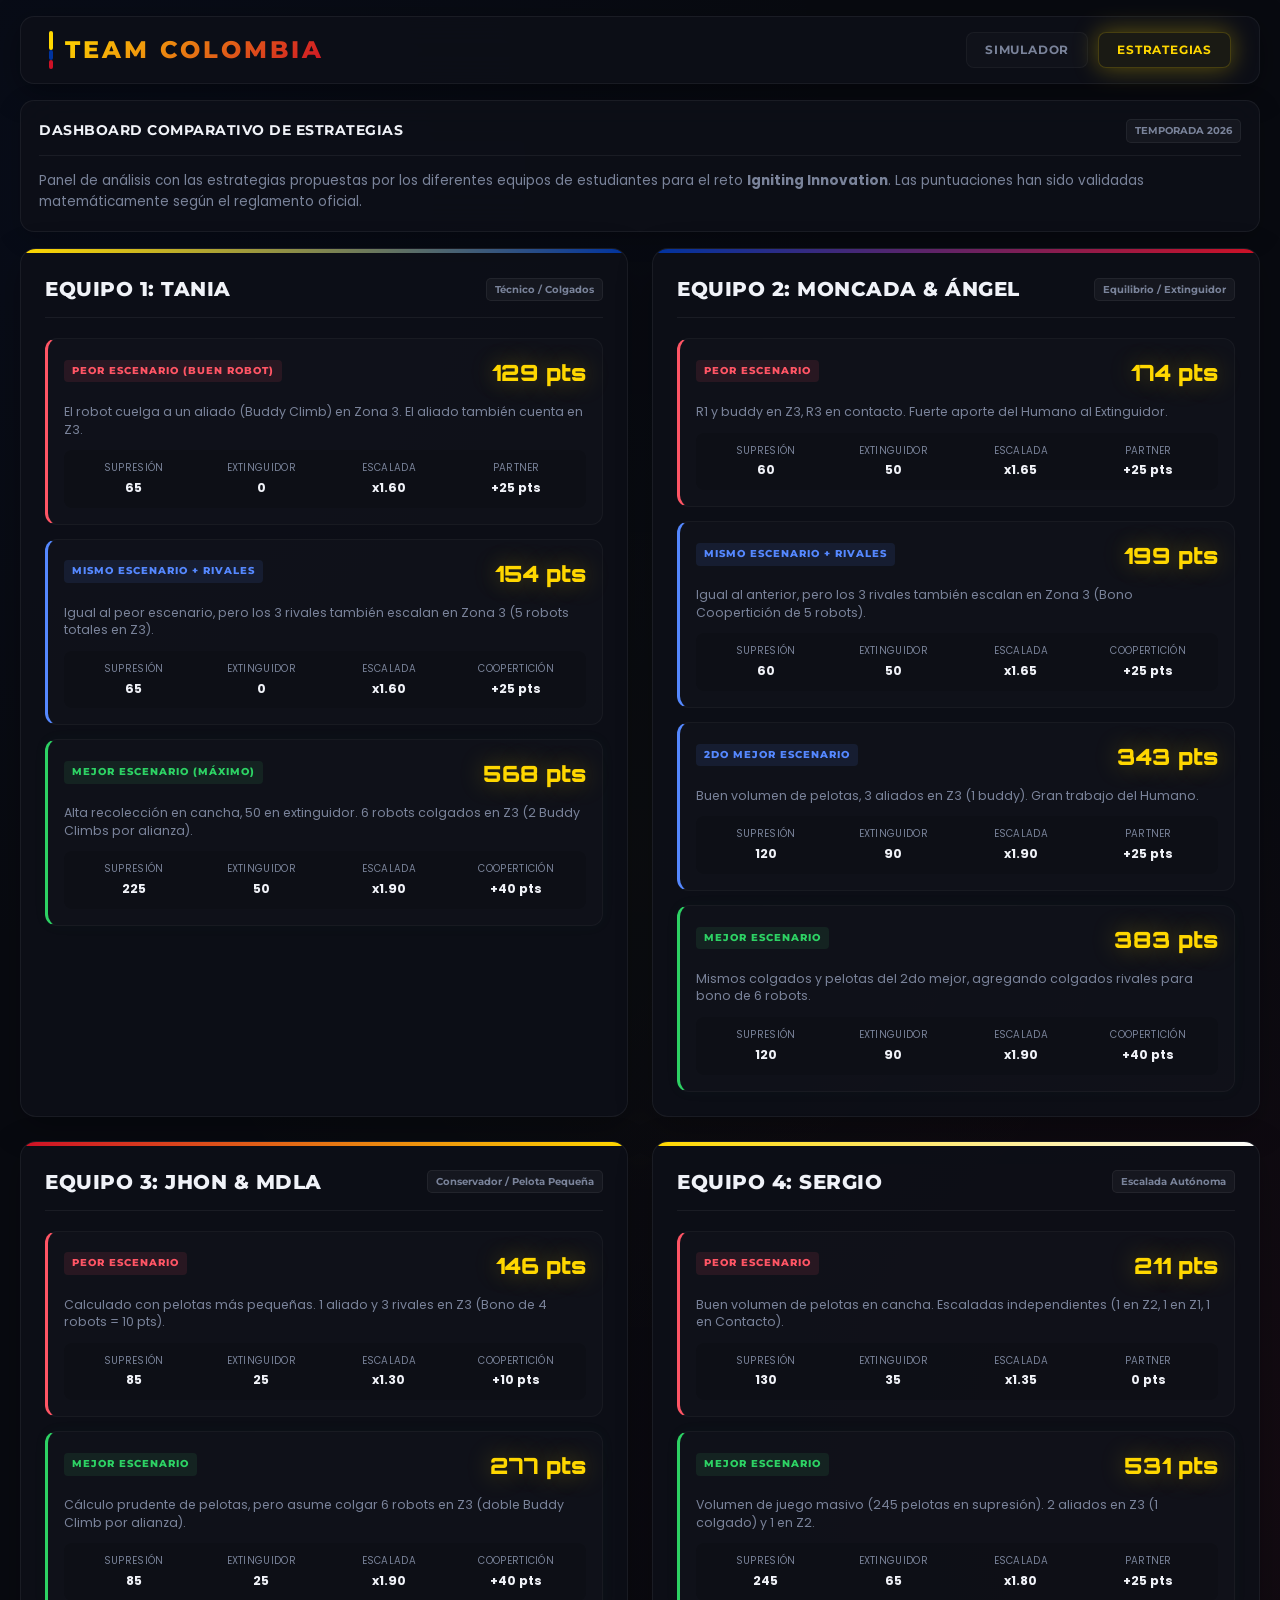
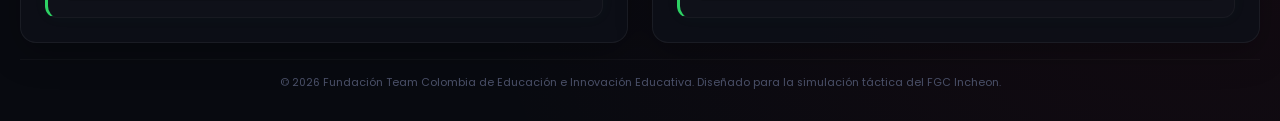
==== estrategias.html @ 710220ea "Initial commit of FGC 2026 game simulator with premium UI and custom preset dropdown" ====
<!DOCTYPE html>
<html lang="es">
<head>
  <meta charset="UTF-8">
  <meta name="viewport" content="width=device-width, initial-scale=1.0">
  <title>Estrategias de Alumnos FGC 2026 - Team Colombia</title>
  <!-- Google Fonts: Montserrat (titles), Orbitron (numbers), Poppins (text) -->
  <link rel="preconnect" href="https://fonts.googleapis.com">
  <link rel="preconnect" href="https://fonts.gstatic.com" crossorigin>
  <link href="https://fonts.googleapis.com/css2?family=Montserrat:wght@400;600;700;800&family=Orbitron:wght@700;900&family=Poppins:wght@400;500;600&display=swap" rel="stylesheet">
  <link rel="stylesheet" href="style.css">
</head>
<body>
  <div class="app-container">
    <!-- Header with Decoupled Navigation -->
    <header class="app-header">
      <div class="logo-area">
        <span class="flag-stripe yellow"></span>
        <span class="flag-stripe blue"></span>
        <span class="flag-stripe red"></span>
        <h1>TEAM COLOMBIA</h1>
      </div>
      <nav class="nav-area">
        <a href="index.html" class="nav-link">Simulador</a>
        <a href="estrategias.html" class="nav-link active">Estrategias</a>
      </nav>
    </header>

    <!-- Header Description -->
    <section class="card">
      <div class="card-header">
        <h3>DASHBOARD COMPARATIVO DE ESTRATEGIAS</h3>
        <span class="badge">TEMPORADA 2026</span>
      </div>
      <p style="font-size: 0.85rem; color: var(--color-text-muted);">
        Panel de análisis con las estrategias propuestas por los diferentes equipos de estudiantes para el reto <strong>Igniting Innovation</strong>. Las puntuaciones han sido validadas matemáticamente según el reglamento oficial.
      </p>
    </section>

    <!-- Strategies Comparison Grid -->
    <main class="strategies-grid">
      
      <!-- Team 1: Tania -->
      <div class="team-card team-tania">
        <div class="team-header">
          <h3>EQUIPO 1: TANIA</h3>
          <span class="badge">Técnico / Colgados</span>
        </div>
        
        <div class="scenarios-container">
          <!-- Worst Scenario -->
          <div class="scenario-card worst">
            <div class="scenario-top-line">
              <span class="scenario-type-badge">Peor Escenario (Buen Robot)</span>
              <div class="scenario-points">129 pts</div>
            </div>
            <p class="scenario-spec-text">El robot cuelga a un aliado (Buddy Climb) en Zona 3. El aliado también cuenta en Z3.</p>
            <div class="spec-metrics-grid">
              <div class="metric-box"><span>Supresión</span><strong>65</strong></div>
              <div class="metric-box"><span>Extinguidor</span><strong>0</strong></div>
              <div class="metric-box"><span>Escalada</span><strong>x1.60</strong></div>
              <div class="metric-box"><span>Partner</span><strong>+25 pts</strong></div>
            </div>
          </div>

          <!-- Same Scenario -->
          <div class="scenario-card same">
            <div class="scenario-top-line">
              <span class="scenario-type-badge">Mismo Escenario + Rivales</span>
              <div class="scenario-points">154 pts</div>
            </div>
            <p class="scenario-spec-text">Igual al peor escenario, pero los 3 rivales también escalan en Zona 3 (5 robots totales en Z3).</p>
            <div class="spec-metrics-grid">
              <div class="metric-box"><span>Supresión</span><strong>65</strong></div>
              <div class="metric-box"><span>Extinguidor</span><strong>0</strong></div>
              <div class="metric-box"><span>Escalada</span><strong>x1.60</strong></div>
              <div class="metric-box"><span>Coopertición</span><strong>+25 pts</strong></div>
            </div>
          </div>

          <!-- Best Scenario -->
          <div class="scenario-card best">
            <div class="scenario-top-line">
              <span class="scenario-type-badge">Mejor Escenario (Máximo)</span>
              <div class="scenario-points">568 pts</div>
            </div>
            <p class="scenario-spec-text">Alta recolección en cancha, 50 en extinguidor. 6 robots colgados en Z3 (2 Buddy Climbs por alianza).</p>
            <div class="spec-metrics-grid">
              <div class="metric-box"><span>Supresión</span><strong>225</strong></div>
              <div class="metric-box"><span>Extinguidor</span><strong>50</strong></div>
              <div class="metric-box"><span>Escalada</span><strong>x1.90</strong></div>
              <div class="metric-box"><span>Coopertición</span><strong>+40 pts</strong></div>
            </div>
          </div>
        </div>
      </div>

      <!-- Team 2: Moncada & Ángel -->
      <div class="team-card team-moncada">
        <div class="team-header">
          <h3>EQUIPO 2: MONCADA & ÁNGEL</h3>
          <span class="badge">Equilibrio / Extinguidor</span>
        </div>
        
        <div class="scenarios-container">
          <!-- Worst Scenario -->
          <div class="scenario-card worst">
            <div class="scenario-top-line">
              <span class="scenario-type-badge">Peor Escenario</span>
              <div class="scenario-points">174 pts</div>
            </div>
            <p class="scenario-spec-text">R1 y buddy en Z3, R3 en contacto. Fuerte aporte del Humano al Extinguidor.</p>
            <div class="spec-metrics-grid">
              <div class="metric-box"><span>Supresión</span><strong>60</strong></div>
              <div class="metric-box"><span>Extinguidor</span><strong>50</strong></div>
              <div class="metric-box"><span>Escalada</span><strong>x1.65</strong></div>
              <div class="metric-box"><span>Partner</span><strong>+25 pts</strong></div>
            </div>
          </div>

          <!-- Same Scenario -->
          <div class="scenario-card same">
            <div class="scenario-top-line">
              <span class="scenario-type-badge">Mismo Escenario + Rivales</span>
              <div class="scenario-points">199 pts</div>
            </div>
            <p class="scenario-spec-text">Igual al anterior, pero los 3 rivales también escalan en Zona 3 (Bono Coopertición de 5 robots).</p>
            <div class="spec-metrics-grid">
              <div class="metric-box"><span>Supresión</span><strong>60</strong></div>
              <div class="metric-box"><span>Extinguidor</span><strong>50</strong></div>
              <div class="metric-box"><span>Escalada</span><strong>x1.65</strong></div>
              <div class="metric-box"><span>Coopertición</span><strong>+25 pts</strong></div>
            </div>
          </div>

          <!-- 2nd Best Scenario -->
          <div class="scenario-card same">
            <div class="scenario-top-line">
              <span class="scenario-type-badge">2do Mejor Escenario</span>
              <div class="scenario-points">343 pts</div>
            </div>
            <p class="scenario-spec-text">Buen volumen de pelotas, 3 aliados en Z3 (1 buddy). Gran trabajo del Humano.</p>
            <div class="spec-metrics-grid">
              <div class="metric-box"><span>Supresión</span><strong>120</strong></div>
              <div class="metric-box"><span>Extinguidor</span><strong>90</strong></div>
              <div class="metric-box"><span>Escalada</span><strong>x1.90</strong></div>
              <div class="metric-box"><span>Partner</span><strong>+25 pts</strong></div>
            </div>
          </div>

          <!-- Best Scenario -->
          <div class="scenario-card best">
            <div class="scenario-top-line">
              <span class="scenario-type-badge">Mejor Escenario</span>
              <div class="scenario-points">383 pts</div>
            </div>
            <p class="scenario-spec-text">Mismos colgados y pelotas del 2do mejor, agregando colgados rivales para bono de 6 robots.</p>
            <div class="spec-metrics-grid">
              <div class="metric-box"><span>Supresión</span><strong>120</strong></div>
              <div class="metric-box"><span>Extinguidor</span><strong>90</strong></div>
              <div class="metric-box"><span>Escalada</span><strong>x1.90</strong></div>
              <div class="metric-box"><span>Coopertición</span><strong>+40 pts</strong></div>
            </div>
          </div>
        </div>
      </div>

      <!-- Team 3: Jhon & MdlA -->
      <div class="team-card team-jhon">
        <div class="team-header">
          <h3>EQUIPO 3: JHON & MDLA</h3>
          <span class="badge">Conservador / Pelota Pequeña</span>
        </div>
        
        <div class="scenarios-container">
          <!-- Worst Scenario -->
          <div class="scenario-card worst">
            <div class="scenario-top-line">
              <span class="scenario-type-badge">Peor Escenario</span>
              <div class="scenario-points">146 pts</div>
            </div>
            <p class="scenario-spec-text">Calculado con pelotas más pequeñas. 1 aliado y 3 rivales en Z3 (Bono de 4 robots = 10 pts).</p>
            <div class="spec-metrics-grid">
              <div class="metric-box"><span>Supresión</span><strong>85</strong></div>
              <div class="metric-box"><span>Extinguidor</span><strong>25</strong></div>
              <div class="metric-box"><span>Escalada</span><strong>x1.30</strong></div>
              <div class="metric-box"><span>Coopertición</span><strong>+10 pts</strong></div>
            </div>
          </div>

          <!-- Best Scenario -->
          <div class="scenario-card best">
            <div class="scenario-top-line">
              <span class="scenario-type-badge">Mejor Escenario</span>
              <div class="scenario-points">277 pts</div>
            </div>
            <p class="scenario-spec-text">Cálculo prudente de pelotas, pero asume colgar 6 robots en Z3 (doble Buddy Climb por alianza).</p>
            <div class="spec-metrics-grid">
              <div class="metric-box"><span>Supresión</span><strong>85</strong></div>
              <div class="metric-box"><span>Extinguidor</span><strong>25</strong></div>
              <div class="metric-box"><span>Escalada</span><strong>x1.90</strong></div>
              <div class="metric-box"><span>Coopertición</span><strong>+40 pts</strong></div>
            </div>
          </div>
        </div>
      </div>

      <!-- Team 4 -->
      <div class="team-card team-team4">
        <div class="team-header">
          <h3>EQUIPO 4: SERGIO</h3>
          <span class="badge">Escalada Autónoma</span>
        </div>
        
        <div class="scenarios-container">
          <!-- Worst Scenario -->
          <div class="scenario-card worst">
            <div class="scenario-top-line">
              <span class="scenario-type-badge">Peor Escenario</span>
              <div class="scenario-points">211 pts</div>
            </div>
            <p class="scenario-spec-text">Buen volumen de pelotas en cancha. Escaladas independientes (1 en Z2, 1 en Z1, 1 en Contacto).</p>
            <div class="spec-metrics-grid">
              <div class="metric-box"><span>Supresión</span><strong>130</strong></div>
              <div class="metric-box"><span>Extinguidor</span><strong>35</strong></div>
              <div class="metric-box"><span>Escalada</span><strong>x1.35</strong></div>
              <div class="metric-box"><span>Partner</span><strong>0 pts</strong></div>
            </div>
          </div>

          <!-- Best Scenario -->
          <div class="scenario-card best">
            <div class="scenario-top-line">
              <span class="scenario-type-badge">Mejor Escenario</span>
              <div class="scenario-points">531 pts</div>
            </div>
            <p class="scenario-spec-text">Volumen de juego masivo (245 pelotas en supresión). 2 aliados en Z3 (1 colgado) y 1 en Z2.</p>
            <div class="spec-metrics-grid">
              <div class="metric-box"><span>Supresión</span><strong>245</strong></div>
              <div class="metric-box"><span>Extinguidor</span><strong>65</strong></div>
              <div class="metric-box"><span>Escalada</span><strong>x1.80</strong></div>
              <div class="metric-box"><span>Partner</span><strong>+25 pts</strong></div>
            </div>
          </div>
        </div>
      </div>

    </main>

    <!-- Footer -->
    <footer class="app-footer">
      <p>&copy; 2026 Fundación Team Colombia de Educación e Innovación Educativa. Diseñado para la simulación táctica del FGC Incheon.</p>
    </footer>
  </div>
</body>
</html>
---- style.css ----
/* ═══════════════════════════════════════════════════════════════
   FGC 2026 SIMULATOR — Premium Design System
   Team Colombia × Igniting Innovation
   ═══════════════════════════════════════════════════════════════ */

/* ── Design Tokens ───────────────────────────────────────────── */
:root {
  --color-bg: #080a10;
  --color-surface: rgba(14, 16, 24, 0.85);
  --color-surface-hover: rgba(22, 25, 36, 0.92);
  --color-surface-elevated: rgba(20, 23, 34, 0.9);
  --color-border: rgba(255, 255, 255, 0.06);
  --color-border-hover: rgba(255, 255, 255, 0.12);
  --color-text: #f0f2f8;
  --color-text-muted: #7a839a;
  --color-text-dim: #4a5068;

  /* Team Colombia */
  --col-yellow: #ffd700;
  --col-blue: #0033a0;
  --col-red: #ce1126;
  --col-green: #2dd264;

  /* Alliance Colors */
  --red-main: #e83048;
  --red-light: #ff5e6f;
  --red-bg: rgba(232, 48, 72, 0.06);
  --red-border: rgba(232, 48, 72, 0.18);
  --blue-main: #3377ff;
  --blue-light: #5c9aff;
  --blue-bg: rgba(51, 119, 255, 0.06);
  --blue-border: rgba(51, 119, 255, 0.18);

  /* Climb Zone Colors */
  --zone-none: #2a2d3a;
  --zone-contact: #8b8fa0;
  --zone-z1: #f0c040;
  --zone-z2: #4a90e2;
  --zone-z3: #e83048;

  /* Glows */
  --glow-yellow: 0 0 24px rgba(255, 215, 0, 0.35);
  --glow-red: 0 0 18px rgba(232, 48, 72, 0.4);
  --glow-blue: 0 0 18px rgba(51, 119, 255, 0.4);
  --glow-green: 0 0 18px rgba(45, 210, 100, 0.4);

  /* Fonts */
  --font-display: 'Montserrat', sans-serif;
  --font-score: 'Orbitron', sans-serif;
  --font-body: 'Poppins', sans-serif;

  /* Motion */
  --ease: cubic-bezier(0.25, 0.8, 0.25, 1);
  --transition: all 0.3s var(--ease);
  --transition-fast: all 0.15s var(--ease);
}

/* ── Reset ───────────────────────────────────────────────────── */
*, *::before, *::after {
  margin: 0;
  padding: 0;
  box-sizing: border-box;
}

body {
  background-color: var(--color-bg);
  background-image:
    radial-gradient(circle at 5% 10%, rgba(0, 51, 160, 0.06) 0%, transparent 40%),
    radial-gradient(circle at 95% 85%, rgba(206, 17, 38, 0.06) 0%, transparent 40%),
    radial-gradient(circle at 50% 50%, rgba(255, 215, 0, 0.015) 0%, transparent 50%);
  color: var(--color-text);
  font-family: var(--font-body);
  line-height: 1.6;
  min-height: 100vh;
  overflow-x: hidden;
}

::-webkit-scrollbar { width: 6px; height: 6px; }
::-webkit-scrollbar-track { background: transparent; }
::-webkit-scrollbar-thumb { background: rgba(255,255,255,0.08); border-radius: 3px; }
::-webkit-scrollbar-thumb:hover { background: rgba(255,255,255,0.16); }

a { text-decoration: none; color: inherit; }
button { cursor: pointer; font-family: inherit; }
select, input { font-family: inherit; }

/* ── App Layout ──────────────────────────────────────────────── */
.app-container {
  max-width: 1520px;
  margin: 0 auto;
  padding: 16px 20px;
  display: flex;
  flex-direction: column;
  gap: 16px;
}

/* ── Header ──────────────────────────────────────────────────── */
.app-header {
  display: flex;
  justify-content: space-between;
  align-items: center;
  background: var(--color-surface);
  backdrop-filter: blur(20px);
  -webkit-backdrop-filter: blur(20px);
  border: 1px solid var(--color-border);
  padding: 14px 28px;
  border-radius: 14px;
  box-shadow: 0 8px 32px rgba(0,0,0,0.35);
}

.logo-area {
  position: relative;
  display: flex;
  flex-direction: column;
  padding-left: 16px;
}

.logo-area h1 {
  font-family: var(--font-display);
  font-weight: 800;
  font-size: 1.5rem;
  letter-spacing: 3px;
  background: linear-gradient(135deg, var(--col-yellow), var(--col-red));
  -webkit-background-clip: text;
  -webkit-text-fill-color: transparent;
}

.flag-stripe { position: absolute; left: 0; width: 4px; border-radius: 2px; }
.flag-stripe.yellow { top: 0; height: 50%; background: var(--col-yellow); }
.flag-stripe.blue { top: 50%; height: 25%; background: var(--col-blue); }
.flag-stripe.red { top: 75%; height: 25%; background: var(--col-red); }

.nav-area { display: flex; align-items: center; gap: 10px; }

.nav-link {
  font-family: var(--font-display);
  font-weight: 700;
  font-size: 0.72rem;
  padding: 8px 18px;
  border-radius: 8px;
  text-transform: uppercase;
  letter-spacing: 0.8px;
  color: var(--color-text-muted);
  background: rgba(255,255,255,0.02);
  border: 1px solid rgba(255,255,255,0.04);
  transition: var(--transition);
}
.nav-link:hover {
  color: var(--color-text);
  background: rgba(255,255,255,0.05);
  border-color: rgba(255,255,255,0.12);
}
.nav-link.active {
  color: var(--col-yellow);
  background: rgba(255,215,0,0.06);
  border-color: rgba(255,215,0,0.2);
  box-shadow: var(--glow-yellow);
}

/* ── VS Scoreboard Bar ───────────────────────────────────────── */
.vs-scoreboard {
  display: grid;
  grid-template-columns: 1fr auto 1fr;
  gap: 0;
  background: var(--color-surface);
  backdrop-filter: blur(20px);
  border: 1px solid var(--color-border);
  border-radius: 14px;
  overflow: hidden;
  box-shadow: 0 8px 32px rgba(0,0,0,0.35);
}

.vs-alliance {
  padding: 16px 24px;
  display: flex;
  flex-direction: column;
  gap: 6px;
}

.vs-alliance.red { border-left: 4px solid var(--red-main); background: var(--red-bg); }
.vs-alliance.blue { border-right: 4px solid var(--blue-main); background: var(--blue-bg); text-align: right; }

.vs-alliance-label {
  font-family: var(--font-display);
  font-weight: 800;
  font-size: 0.7rem;
  letter-spacing: 1.5px;
  text-transform: uppercase;
}
.vs-alliance.red .vs-alliance-label { color: var(--red-light); }
.vs-alliance.blue .vs-alliance-label { color: var(--blue-light); }

.vs-score {
  font-family: var(--font-score);
  font-weight: 900;
  font-size: 2.8rem;
  line-height: 1;
  transition: var(--transition);
}
.vs-alliance.red .vs-score { color: var(--red-main); text-shadow: var(--glow-red); }
.vs-alliance.blue .vs-score { color: var(--blue-main); text-shadow: var(--glow-blue); }

.vs-breakdown {
  display: flex;
  gap: 12px;
  font-size: 0.68rem;
  color: var(--color-text-muted);
}
.vs-alliance.blue .vs-breakdown { justify-content: flex-end; }
.vs-breakdown span strong { color: var(--color-text); margin-left: 3px; }

.vs-center {
  display: flex;
  flex-direction: column;
  align-items: center;
  justify-content: center;
  padding: 12px 20px;
  background: rgba(255,215,0,0.03);
  border-left: 1px solid var(--color-border);
  border-right: 1px solid var(--color-border);
  min-width: 140px;
}

.vs-badge {
  font-family: var(--font-score);
  font-weight: 900;
  font-size: 1rem;
  color: var(--col-yellow);
  text-shadow: var(--glow-yellow);
  margin-bottom: 4px;
}

.vs-global-label {
  font-size: 0.6rem;
  font-family: var(--font-display);
  font-weight: 700;
  letter-spacing: 1px;
  text-transform: uppercase;
  color: var(--color-text-muted);
  margin-bottom: 6px;
}

.vs-global-items {
  display: flex;
  flex-direction: column;
  gap: 2px;
  font-size: 0.62rem;
  color: var(--color-text-dim);
  text-align: center;
}
.vs-global-items strong { color: var(--col-yellow); }

/* ── Wildfire Pool Bar ───────────────────────────────────────── */
.wildfire-pool-bar {
  background: var(--color-surface);
  backdrop-filter: blur(20px);
  border: 1px solid var(--color-border);
  border-radius: 12px;
  padding: 12px 20px;
  display: flex;
  align-items: center;
  gap: 16px;
}

.pool-label {
  font-family: var(--font-display);
  font-weight: 700;
  font-size: 0.72rem;
  letter-spacing: 0.5px;
  color: var(--color-text-muted);
  white-space: nowrap;
  display: flex;
  align-items: center;
  gap: 6px;
}

.pool-label .fire-icon { font-size: 1rem; }

.pool-track {
  flex: 1;
  height: 8px;
  background: rgba(255,255,255,0.04);
  border-radius: 4px;
  overflow: hidden;
  position: relative;
}

.pool-fill {
  height: 100%;
  border-radius: 4px;
  transition: width 0.5s var(--ease);
  display: flex;
}

.pool-fill-red {
  background: var(--red-main);
  height: 100%;
  transition: width 0.5s var(--ease);
}
.pool-fill-ext {
  background: var(--col-yellow);
  height: 100%;
  transition: width 0.5s var(--ease);
}
.pool-fill-blue {
  background: var(--blue-main);
  height: 100%;
  transition: width 0.5s var(--ease);
}

.pool-count {
  font-family: var(--font-score);
  font-weight: 700;
  font-size: 0.8rem;
  color: var(--color-text);
  white-space: nowrap;
}
.pool-count .remaining { color: var(--col-yellow); }

/* ── Main Workspace ──────────────────────────────────────────── */
.workspace {
  display: grid;
  grid-template-columns: minmax(auto, 700px) 420px;
  gap: 20px;
  justify-content: center;
  margin: 0 auto;
  width: 100%;
  min-height: 560px;
}

@media (max-width: 1100px) {
  .workspace { grid-template-columns: 1fr; }
}

/* ── Card System ─────────────────────────────────────────────── */
.card {
  background: var(--color-surface);
  backdrop-filter: blur(20px);
  -webkit-backdrop-filter: blur(20px);
  border: 1px solid var(--color-border);
  border-radius: 14px;
  padding: 18px;
  box-shadow: 0 6px 24px rgba(0,0,0,0.2);
  display: flex;
  flex-direction: column;
  gap: 14px;
  transition: var(--transition);
}

.card-header {
  display: flex;
  justify-content: space-between;
  align-items: center;
  border-bottom: 1px solid var(--color-border);
  padding-bottom: 12px;
}

.card-header h3 {
  font-family: var(--font-display);
  font-weight: 700;
  font-size: 0.85rem;
  letter-spacing: 0.5px;
}

.badge {
  font-size: 0.6rem;
  font-family: var(--font-display);
  font-weight: 700;
  padding: 3px 8px;
  border-radius: 5px;
  background: rgba(255,255,255,0.04);
  border: 1px solid rgba(255,255,255,0.06);
  color: var(--color-text-muted);
}

.badge.live {
  background: rgba(232,48,72,0.08);
  border-color: rgba(232,48,72,0.2);
  color: var(--red-light);
  animation: pulse 2s infinite;
}

@keyframes pulse {
  0%, 100% { opacity: 0.6; }
  50% { opacity: 1; }
}

/* ── Canvas / Field ──────────────────────────────────────────── */
.field-panel {
  display: flex;
  flex-direction: column;
  gap: 12px;
}

.canvas-wrapper {
  position: relative;
  width: 100%;
  max-width: 700px;
  margin: 0 auto;
  background: #060810;
  border-radius: 12px;
  border: 1px solid rgba(255,255,255,0.03);
  overflow: hidden;
  aspect-ratio: 1;
}

canvas {
  width: 100%;
  height: 100%;
  display: block;
  cursor: grab;
}
canvas:active { cursor: grabbing; }

.canvas-hud {
  position: absolute;
  bottom: 10px;
  left: 10px;
  right: 10px;
  display: flex;
  gap: 6px;
  justify-content: center;
  pointer-events: none;
}

.hud-btn {
  pointer-events: all;
  font-family: var(--font-display);
  font-weight: 700;
  font-size: 0.62rem;
  padding: 5px 12px;
  border-radius: 6px;
  border: 1px solid rgba(255,255,255,0.08);
  background: rgba(9,10,16,0.85);
  backdrop-filter: blur(8px);
  color: var(--color-text-muted);
  cursor: pointer;
  transition: var(--transition-fast);
  text-transform: uppercase;
  letter-spacing: 0.5px;
}
.hud-btn:hover {
  background: rgba(255,255,255,0.06);
  border-color: rgba(255,255,255,0.15);
  color: var(--color-text);
}
.hud-btn.active {
  color: var(--col-yellow);
  border-color: rgba(255,215,0,0.3);
  background: rgba(255,215,0,0.06);
}

.canvas-tooltip {
  position: absolute;
  top: 10px;
  left: 50%;
  transform: translateX(-50%);
  font-size: 0.65rem;
  color: var(--color-text-dim);
  background: rgba(9,10,16,0.8);
  backdrop-filter: blur(8px);
  padding: 4px 12px;
  border-radius: 5px;
  border: 1px solid rgba(255,255,255,0.04);
  pointer-events: none;
  transition: opacity 0.3s;
  white-space: nowrap;
}

/* ── Field Action Bar ────────────────────────────────────────── */
.field-actions {
  display: flex;
  gap: 6px;
  flex-wrap: wrap;
}

.action-btn {
  font-family: var(--font-display);
  font-weight: 700;
  font-size: 0.68rem;
  padding: 8px 14px;
  border-radius: 8px;
  border: 1px solid rgba(255,255,255,0.06);
  background: rgba(255,255,255,0.02);
  color: var(--color-text-muted);
  transition: var(--transition);
  text-transform: uppercase;
  letter-spacing: 0.5px;
  display: flex;
  align-items: center;
  gap: 5px;
}
.action-btn:hover {
  background: rgba(255,255,255,0.06);
  border-color: rgba(255,255,255,0.12);
  color: var(--color-text);
}
.action-btn .icon { font-size: 0.9rem; }

/* ── Right Panel (Calculator) ────────────────────────────────── */
.calc-panel {
  display: flex;
  flex-direction: column;
  gap: 8px;
  padding-right: 6px;
  max-height: calc(100vh - 180px);
  overflow-y: auto;
}

/* Custom scrollbar for scrollable panels */
.calc-panel::-webkit-scrollbar {
  width: 6px;
}
.calc-panel::-webkit-scrollbar-track {
  background: rgba(255, 255, 255, 0.01);
  border-radius: 3px;
}
.calc-panel::-webkit-scrollbar-thumb {
  background: rgba(255, 215, 0, 0.2);
  border-radius: 3px;
  border: 1px solid rgba(8, 10, 16, 0.9);
}
.calc-panel::-webkit-scrollbar-thumb:hover {
  background: rgba(255, 215, 0, 0.45);
}

/* ── Alliance Config Card ────────────────────────────────────── */
.alliance-calc {
  border-radius: 12px;
  padding: 12px;
  display: flex;
  flex-direction: column;
  gap: 10px;
}
.alliance-calc.red-calc {
  background: var(--red-bg);
  border: 1px solid var(--red-border);
}
.alliance-calc.blue-calc {
  background: var(--blue-bg);
  border: 1px solid var(--blue-border);
}

.alliance-calc-header {
  display: flex;
  justify-content: space-between;
  align-items: center;
}

.alliance-calc-title {
  font-family: var(--font-display);
  font-weight: 800;
  font-size: 0.75rem;
  letter-spacing: 1px;
  text-transform: uppercase;
}
.red-calc .alliance-calc-title { color: var(--red-light); }
.blue-calc .alliance-calc-title { color: var(--blue-light); }

.multiplier-badge {
  font-family: var(--font-score);
  font-weight: 700;
  font-size: 0.75rem;
  padding: 3px 8px;
  border-radius: 5px;
  background: rgba(0,0,0,0.2);
}
.red-calc .multiplier-badge { color: var(--red-light); }
.blue-calc .multiplier-badge { color: var(--blue-light); }

/* ── Climb Position Grid ─────────────────────────────────────── */
.climb-section-label {
  font-family: var(--font-display);
  font-weight: 700;
  font-size: 0.65rem;
  color: var(--color-text-dim);
  text-transform: uppercase;
  letter-spacing: 0.8px;
  display: flex;
  align-items: center;
  gap: 5px;
}

.climb-grid {
  display: grid;
  grid-template-columns: repeat(3, 1fr);
  gap: 6px;
}

.robot-climb-card {
  background: rgba(0,0,0,0.2);
  border: 1px solid rgba(255,255,255,0.04);
  border-radius: 10px;
  padding: 8px;
  display: flex;
  flex-direction: column;
  align-items: center;
  gap: 6px;
  transition: var(--transition);
}
.robot-climb-card:hover {
  border-color: rgba(255,255,255,0.08);
}

.robot-climb-card .robot-name {
  font-family: var(--font-display);
  font-weight: 700;
  font-size: 0.68rem;
  color: var(--color-text-muted);
}

/* Zone Selector: Visual Radio Buttons */
.zone-selector {
  display: flex;
  gap: 3px;
  width: 100%;
}

.zone-opt {
  flex: 1;
  padding: 4px 0;
  text-align: center;
  font-family: var(--font-display);
  font-weight: 700;
  font-size: 0.55rem;
  border-radius: 4px;
  border: 1px solid transparent;
  background: rgba(255,255,255,0.03);
  color: var(--color-text-dim);
  cursor: pointer;
  transition: var(--transition-fast);
  user-select: none;
}
.zone-opt:hover {
  background: rgba(255,255,255,0.06);
  color: var(--color-text-muted);
}

.zone-opt.active-none { background: var(--zone-none); color: #888; border-color: rgba(255,255,255,0.1); }
.zone-opt.active-contact { background: rgba(139,143,160,0.15); color: var(--zone-contact); border-color: rgba(139,143,160,0.3); }
.zone-opt.active-z1 { background: rgba(240,192,64,0.12); color: var(--zone-z1); border-color: rgba(240,192,64,0.3); }
.zone-opt.active-z2 { background: rgba(74,144,226,0.12); color: var(--zone-z2); border-color: rgba(74,144,226,0.3); }
.zone-opt.active-z3 { background: rgba(232,48,72,0.12); color: var(--zone-z3); border-color: rgba(232,48,72,0.3); box-shadow: 0 0 8px rgba(232,48,72,0.15); }

.zone-bonus {
  font-family: var(--font-score);
  font-size: 0.58rem;
  color: var(--color-text-dim);
  margin-top: -4px;
}

/* Buddy Toggle */
.buddy-toggle {
  display: flex;
  align-items: center;
  gap: 6px;
  width: 100%;
  cursor: pointer;
  user-select: none;
}

.buddy-switch {
  width: 24px;
  height: 14px;
  border-radius: 7px;
  background: rgba(255,255,255,0.06);
  border: 1px solid rgba(255,255,255,0.08);
  position: relative;
  transition: var(--transition-fast);
  flex-shrink: 0;
}

.buddy-switch::after {
  content: '';
  position: absolute;
  width: 8px;
  height: 8px;
  border-radius: 50%;
  background: var(--color-text-dim);
  top: 2px;
  left: 2px;
  transition: var(--transition-fast);
}

.buddy-toggle.active .buddy-switch {
  background: rgba(255,215,0,0.15);
  border-color: rgba(255,215,0,0.35);
}
.buddy-toggle.active .buddy-switch::after {
  background: var(--col-yellow);
  left: 12px;
  box-shadow: var(--glow-yellow);
}

.buddy-label {
  font-size: 0.6rem;
  color: var(--color-text-dim);
}
.buddy-toggle.active .buddy-label { color: var(--col-yellow); }

/* ── Stepper Controls ────────────────────────────────────────── */
.stepper-row {
  display: flex;
  align-items: center;
  gap: 10px;
}

.stepper-label {
  font-size: 0.72rem;
  font-weight: 500;
  color: var(--color-text-muted);
  flex: 1;
  display: flex;
  align-items: center;
  gap: 5px;
}
.stepper-label .icon { font-size: 0.9rem; }

.stepper {
  display: flex;
  align-items: center;
  gap: 0;
  background: rgba(0,0,0,0.25);
  border-radius: 8px;
  border: 1px solid rgba(255,255,255,0.06);
  overflow: hidden;
}

.stepper-btn {
  width: 32px;
  height: 32px;
  display: flex;
  align-items: center;
  justify-content: center;
  border: none;
  background: transparent;
  color: var(--color-text-muted);
  font-size: 1rem;
  font-weight: 700;
  cursor: pointer;
  transition: var(--transition-fast);
}
.stepper-btn:hover {
  background: rgba(255,255,255,0.06);
  color: var(--color-text);
}
.stepper-btn:active { transform: scale(0.9); }

.stepper-value {
  width: 52px;
  text-align: center;
  font-family: var(--font-score);
  font-weight: 700;
  font-size: 0.85rem;
  color: var(--color-text);
  border: none;
  background: transparent;
  outline: none;
  -moz-appearance: textfield;
}
.stepper-value::-webkit-outer-spin-button,
.stepper-value::-webkit-inner-spin-button {
  -webkit-appearance: none;
  margin: 0;
}

/* ── Coopertition Card ───────────────────────────────────────── */
.coopertition-card {
  background: rgba(255,215,0,0.02);
  border: 1px solid rgba(255,215,0,0.08);
  border-radius: 12px;
  padding: 12px;
  display: flex;
  flex-direction: column;
  gap: 8px;
}

.coopertition-header {
  font-family: var(--font-display);
  font-weight: 800;
  font-size: 0.7rem;
  color: var(--col-yellow);
  letter-spacing: 1px;
  text-transform: uppercase;
  display: flex;
  align-items: center;
  gap: 6px;
}

.coopt-indicators {
  display: flex;
  gap: 6px;
  align-items: center;
}

.coopt-dot {
  width: 12px;
  height: 12px;
  border-radius: 50%;
  background: rgba(255,255,255,0.06);
  border: 1px solid rgba(255,255,255,0.08);
  transition: var(--transition);
}
.coopt-dot.active-red { background: var(--red-main); border-color: var(--red-main); box-shadow: var(--glow-red); }
.coopt-dot.active-blue { background: var(--blue-main); border-color: var(--blue-main); box-shadow: var(--glow-blue); }

.coopt-bonus {
  font-family: var(--font-score);
  font-weight: 700;
  font-size: 0.85rem;
  color: var(--col-yellow);
  text-shadow: var(--glow-yellow);
  margin-left: auto;
}

.coopt-tiers {
  display: flex;
  gap: 8px;
}
.coopt-tier {
  font-size: 0.6rem;
  color: var(--color-text-dim);
  padding: 3px 8px;
  border-radius: 4px;
  background: rgba(255,255,255,0.02);
  border: 1px solid transparent;
  transition: var(--transition-fast);
}
.coopt-tier.active {
  color: var(--col-yellow);
  background: rgba(255,215,0,0.06);
  border-color: rgba(255,215,0,0.2);
}

/* ── Extinguisher Section ────────────────────────────────────── */
.extinguisher-card {
  background: rgba(255,215,0,0.02);
  border: 1px solid rgba(255,215,0,0.08);
  border-radius: 12px;
  padding: 12px;
  display: flex;
  flex-direction: column;
  gap: 8px;
}

.ext-header {
  font-family: var(--font-display);
  font-weight: 800;
  font-size: 0.7rem;
  color: var(--col-yellow);
  letter-spacing: 1px;
  text-transform: uppercase;
}

/* ── Preset Selector ─────────────────────────────────────────── */
.preset-section {
  background: rgba(255,255,255,0.015);
  border: 1px solid rgba(255,255,255,0.04);
  border-radius: 12px;
  padding: 12px;
  display: flex;
  flex-direction: column;
  gap: 6px;
}

.preset-section label {
  font-family: var(--font-display);
  font-weight: 700;
  font-size: 0.68rem;
  color: var(--color-text-muted);
  text-transform: uppercase;
  letter-spacing: 0.5px;
}

/* Custom Dropdown Styling */
.custom-dropdown {
  position: relative;
  width: 100%;
  user-select: none;
}

.dropdown-trigger {
  display: flex;
  justify-content: space-between;
  align-items: center;
  background: #0c0e18;
  border: 1px solid rgba(255, 255, 255, 0.1);
  border-radius: 6px;
  color: var(--color-text);
  font-size: 0.75rem;
  padding: 8px 12px;
  cursor: pointer;
  transition: var(--transition);
}

.dropdown-trigger:hover {
  border-color: var(--col-yellow);
  background: #121524;
}

.dropdown-arrow {
  font-size: 0.55rem;
  transition: transform 0.2s ease;
  color: var(--color-text-muted);
}

.custom-dropdown.open .dropdown-arrow {
  transform: rotate(180deg);
  color: var(--col-yellow);
}

.dropdown-menu {
  position: absolute;
  top: calc(100% + 6px);
  left: 0;
  width: 100%;
  background: rgba(12, 14, 24, 0.98);
  backdrop-filter: blur(25px);
  -webkit-backdrop-filter: blur(25px);
  border: 1px solid rgba(255, 255, 255, 0.12);
  border-radius: 8px;
  box-shadow: 0 10px 30px rgba(0,0,0,0.65);
  z-index: 100;
  max-height: 250px;
  overflow-y: auto;
  opacity: 0;
  transform: translateY(-8px);
  pointer-events: none;
  transition: opacity 0.2s ease, transform 0.2s ease;
  padding: 4px 0;
}

/* Custom scrollbar for custom dropdown menu */
.dropdown-menu::-webkit-scrollbar {
  width: 5px;
}
.dropdown-menu::-webkit-scrollbar-track {
  background: transparent;
}
.dropdown-menu::-webkit-scrollbar-thumb {
  background: rgba(255, 215, 0, 0.15);
  border-radius: 3px;
}

.custom-dropdown.open .dropdown-menu {
  opacity: 1;
  transform: translateY(0);
  pointer-events: all;
}

.dropdown-group {
  font-family: var(--font-display);
  font-weight: 700;
  font-size: 0.62rem;
  text-transform: uppercase;
  color: var(--col-yellow);
  letter-spacing: 0.8px;
  padding: 8px 12px 4px 12px;
  background: rgba(255, 215, 0, 0.02);
}

.dropdown-item {
  padding: 8px 16px;
  font-size: 0.72rem;
  color: var(--color-text-muted);
  cursor: pointer;
  transition: var(--transition-fast);
}

.dropdown-item:hover {
  background: rgba(255, 215, 0, 0.06);
  color: var(--color-text);
  padding-left: 20px;
}

.dropdown-item.selected {
  color: var(--col-yellow);
  background: rgba(255, 215, 0, 0.08);
  font-weight: 600;
}

.preset-desc {
  font-size: 0.68rem;
  color: var(--color-text-dim);
  line-height: 1.5;
  border-left: 2px solid var(--col-yellow);
  padding-left: 8px;
}

/* ── Timer ────────────────────────────────────────────────────── */
.timer-bar {
  display: flex;
  align-items: center;
  gap: 10px;
  background: var(--color-surface);
  border: 1px solid var(--color-border);
  border-radius: 10px;
  padding: 8px 16px;
}

.timer-display {
  font-family: var(--font-score);
  font-weight: 900;
  font-size: 1.4rem;
  color: var(--color-text);
  min-width: 70px;
  text-align: center;
  transition: color 0.3s;
}
.timer-display.warning { color: var(--col-yellow); }
.timer-display.critical { color: var(--red-main); animation: pulse 0.5s infinite; }

.timer-progress {
  flex: 1;
  height: 4px;
  background: rgba(255,255,255,0.04);
  border-radius: 2px;
  overflow: hidden;
}
.timer-progress-fill {
  height: 100%;
  background: var(--col-green);
  border-radius: 2px;
  transition: width 1s linear, background-color 0.5s;
}
.timer-progress-fill.warning { background: var(--col-yellow); }
.timer-progress-fill.critical { background: var(--red-main); }

.timer-btn {
  font-family: var(--font-display);
  font-weight: 700;
  font-size: 0.65rem;
  padding: 5px 12px;
  border-radius: 6px;
  border: 1px solid rgba(255,255,255,0.08);
  background: rgba(255,255,255,0.03);
  color: var(--color-text-muted);
  transition: var(--transition-fast);
  text-transform: uppercase;
}
.timer-btn:hover {
  background: rgba(255,255,255,0.06);
  color: var(--color-text);
}
.timer-btn.running {
  background: rgba(232,48,72,0.08);
  border-color: rgba(232,48,72,0.2);
  color: var(--red-light);
}

/* ── Leaderboard ─────────────────────────────────────────────── */
.leaderboard-section {
  margin-top: 4px;
}

.leaderboard-table {
  width: 100%;
  border-collapse: collapse;
  font-size: 0.68rem;
}
.leaderboard-table th {
  font-family: var(--font-display);
  font-weight: 700;
  font-size: 0.6rem;
  color: var(--color-text-dim);
  text-transform: uppercase;
  letter-spacing: 0.5px;
  padding: 6px 8px;
  text-align: left;
  border-bottom: 1px solid var(--color-border);
}
.leaderboard-table td {
  padding: 5px 8px;
  color: var(--color-text-muted);
  border-bottom: 1px solid rgba(255,255,255,0.02);
}
.leaderboard-table tr:hover td {
  background: rgba(255,255,255,0.02);
}
.leaderboard-table .lb-score {
  font-family: var(--font-score);
  font-weight: 700;
  color: var(--col-yellow);
}
.leaderboard-table .lb-rank {
  font-family: var(--font-score);
  font-weight: 700;
  color: var(--color-text-dim);
}

/* ── Climb Tones Legend ──────────────────────────────────────── */
.climb-legend {
  display: flex;
  gap: 10px;
  flex-wrap: wrap;
}
.legend-item {
  display: flex;
  align-items: center;
  gap: 4px;
  font-size: 0.6rem;
  color: var(--color-text-dim);
}
.legend-dot {
  width: 8px;
  height: 8px;
  border-radius: 50%;
}
.legend-dot.contact { background: var(--zone-contact); }
.legend-dot.z1 { background: var(--zone-z1); }
.legend-dot.z2 { background: var(--zone-z2); }
.legend-dot.z3 { background: var(--zone-z3); }

/* ── Footer ──────────────────────────────────────────────────── */
.app-footer {
  text-align: center;
  padding: 14px 0;
  border-top: 1px solid rgba(255,255,255,0.03);
}
.app-footer p {
  font-size: 0.68rem;
  color: var(--color-text-dim);
}

/* ── Context Menu ────────────────────────────────────────────── */
.context-menu {
  position: fixed;
  background: rgba(14,16,24,0.95);
  backdrop-filter: blur(20px);
  border: 1px solid rgba(255,255,255,0.1);
  border-radius: 10px;
  padding: 6px 0;
  min-width: 160px;
  box-shadow: 0 12px 40px rgba(0,0,0,0.5);
  z-index: 1000;
  display: none;
}
.context-menu.visible { display: block; }

.ctx-item {
  padding: 8px 16px;
  font-size: 0.72rem;
  color: var(--color-text-muted);
  cursor: pointer;
  transition: var(--transition-fast);
  display: flex;
  align-items: center;
  gap: 8px;
}
.ctx-item:hover {
  background: rgba(255,255,255,0.04);
  color: var(--color-text);
}
.ctx-sep {
  height: 1px;
  background: rgba(255,255,255,0.06);
  margin: 4px 0;
}

/* ── Animations ──────────────────────────────────────────────── */
@keyframes fadeInUp {
  from { opacity: 0; transform: translateY(12px); }
  to { opacity: 1; transform: translateY(0); }
}

@keyframes counterRoll {
  from { transform: translateY(100%); opacity: 0; }
  to { transform: translateY(0); opacity: 1; }
}

@keyframes glow-pulse {
  0%, 100% { box-shadow: 0 0 4px rgba(255,215,0,0.2); }
  50% { box-shadow: 0 0 16px rgba(255,215,0,0.4); }
}

.score-animated {
  animation: counterRoll 0.3s var(--ease);
}

/* ── Responsive ──────────────────────────────────────────────── */
@media (max-width: 768px) {
  .app-container { padding: 10px 12px; }
  .app-header { padding: 10px 16px; flex-wrap: wrap; gap: 8px; }
  .logo-area h1 { font-size: 1.1rem; }
  .nav-link { font-size: 0.6rem; padding: 6px 10px; }

  .vs-scoreboard { grid-template-columns: 1fr; }
  .vs-center { flex-direction: row; gap: 10px; padding: 8px 14px; }

  .workspace { grid-template-columns: 1fr; }
  .calc-panel { max-height: none; }
  .climb-grid { grid-template-columns: repeat(3, 1fr); }

  .vs-score { font-size: 2rem; }
}

/* ══════════════════════════════════════════════════════════════
   ESTRATEGIAS PAGE (estrategias.html) — Preserved styles
   ══════════════════════════════════════════════════════════════ */
.strategies-grid {
  display: grid;
  grid-template-columns: repeat(2, 1fr);
  gap: 24px;
}
@media (max-width: 900px) {
  .strategies-grid { grid-template-columns: 1fr; }
}

.team-card {
  border: 1px solid var(--color-border);
  background: var(--color-surface);
  border-radius: 16px;
  padding: 24px;
  box-shadow: 0 10px 35px rgba(0,0,0,0.25);
  display: flex;
  flex-direction: column;
  gap: 20px;
  position: relative;
  overflow: hidden;
}
.team-card::before {
  content: "";
  position: absolute;
  top: 0; left: 0;
  width: 100%; height: 4px;
}
.team-card.team-tania::before { background: linear-gradient(to right, var(--col-yellow), var(--col-blue)); }
.team-card.team-moncada::before { background: linear-gradient(to right, var(--col-blue), var(--col-red)); }
.team-card.team-jhon::before { background: linear-gradient(to right, var(--col-red), var(--col-yellow)); }
.team-card.team-team4::before { background: linear-gradient(to right, var(--col-yellow), #ffffff); }

.team-header {
  display: flex;
  justify-content: space-between;
  align-items: center;
  border-bottom: 1px solid rgba(255,255,255,0.06);
  padding-bottom: 12px;
}
.team-header h3 {
  font-family: var(--font-display);
  font-size: 1.25rem;
  font-weight: 800;
  letter-spacing: 0.5px;
}

.scenarios-container { display: flex; flex-direction: column; gap: 14px; }

.scenario-card {
  background: rgba(255,255,255,0.015);
  border: 1px solid rgba(255,255,255,0.04);
  border-radius: 12px;
  padding: 16px;
  display: flex;
  flex-direction: column;
  gap: 12px;
  transition: var(--transition);
}
.scenario-card:hover {
  background: rgba(255,255,255,0.03);
  border-color: rgba(255,255,255,0.08);
}

.scenario-type-badge {
  font-family: var(--font-display);
  font-weight: 800;
  font-size: 0.65rem;
  text-transform: uppercase;
  letter-spacing: 1px;
  padding: 3px 8px;
  border-radius: 4px;
  display: inline-block;
  margin-bottom: 4px;
}

.scenario-card.worst { border-left: 3px solid #ff5565; }
.scenario-card.worst .scenario-type-badge { background: rgba(255,85,101,0.1); color: #ff5565; }
.scenario-card.same { border-left: 3px solid #5588ff; }
.scenario-card.same .scenario-type-badge { background: rgba(85,136,255,0.1); color: #5588ff; }
.scenario-card.best { border-left: 3px solid var(--col-green); box-shadow: 0 0 15px rgba(61,190,98,0.04); }
.scenario-card.best .scenario-type-badge { background: rgba(61,190,98,0.1); color: var(--col-green); }

.scenario-top-line { display: flex; justify-content: space-between; align-items: center; }

.scenario-points {
  font-family: var(--font-score);
  font-size: 1.4rem;
  font-weight: 900;
  color: var(--col-yellow);
  text-shadow: var(--glow-yellow);
}

.scenario-spec-text {
  font-size: 0.78rem;
  color: var(--color-text-muted);
  line-height: 1.4;
}

.spec-metrics-grid {
  display: grid;
  grid-template-columns: repeat(4, 1fr);
  gap: 8px;
  background: rgba(0,0,0,0.15);
  border-radius: 8px;
  padding: 10px;
}
.metric-box {
  display: flex;
  flex-direction: column;
  align-items: center;
  text-align: center;
  gap: 2px;
}
.metric-box span {
  font-size: 0.62rem;
  color: var(--color-text-muted);
  text-transform: uppercase;
  letter-spacing: 0.3px;
}
.metric-box strong {
  font-size: 0.78rem;
  color: var(--color-text);
}
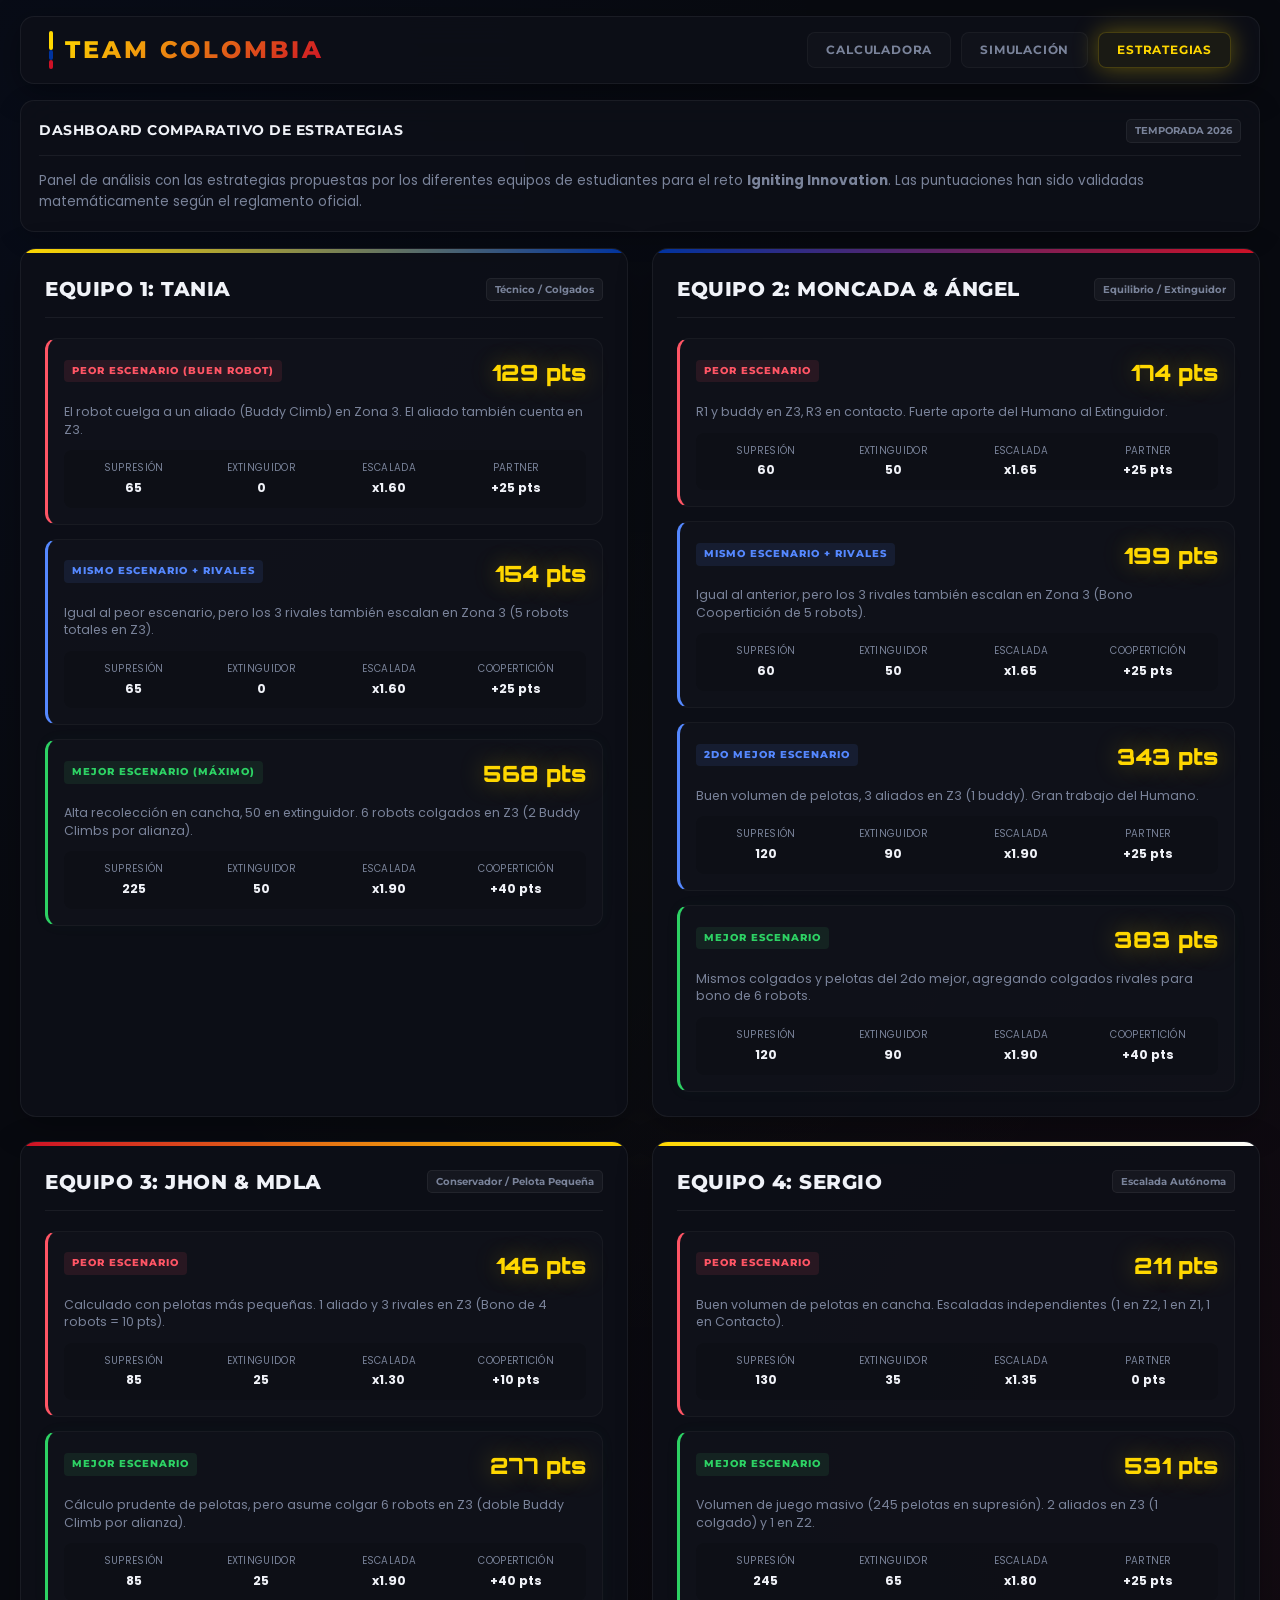
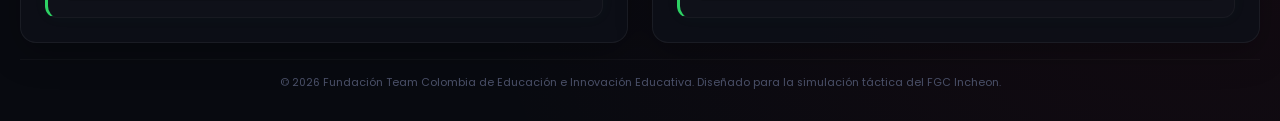
==== commit d13245cc: "feat: Add real-time 2D game simulation mode with physics engine, bot AI, and keyboard controls - Add" ====
--- a/estrategias.html
+++ b/estrategias.html
@@ -21,7 +21,8 @@
         <h1>TEAM COLOMBIA</h1>
       </div>
       <nav class="nav-area">
-        <a href="index.html" class="nav-link">Simulador</a>
+        <a href="index.html" class="nav-link">Calculadora</a>
+        <a href="simulacion.html" class="nav-link">Simulación</a>
         <a href="estrategias.html" class="nav-link active">Estrategias</a>
       </nav>
     </header>
--- a/style.css
+++ b/style.css
@@ -503,8 +503,34 @@
   flex-direction: column;
   gap: 8px;
   padding-right: 6px;
-  max-height: calc(100vh - 180px);
+  max-height: 820px;
   overflow-y: auto;
+}
+
+.buddy-target-select {
+  background: rgba(12, 14, 24, 0.85);
+  border: 1px solid rgba(255, 255, 255, 0.08);
+  border-radius: 4px;
+  color: var(--color-text-muted);
+  font-family: var(--font-display);
+  font-weight: 700;
+  font-size: 0.58rem;
+  padding: 2px 4px;
+  cursor: pointer;
+  outline: none;
+  transition: var(--transition-fast);
+  max-width: 60px;
+  text-transform: uppercase;
+}
+
+.buddy-target-select:hover {
+  border-color: var(--col-yellow);
+  color: var(--color-text);
+}
+
+.buddy-target-select option {
+  background: #0c0e18;
+  color: var(--color-text);
 }
 
 /* Custom scrollbar for scrollable panels */
